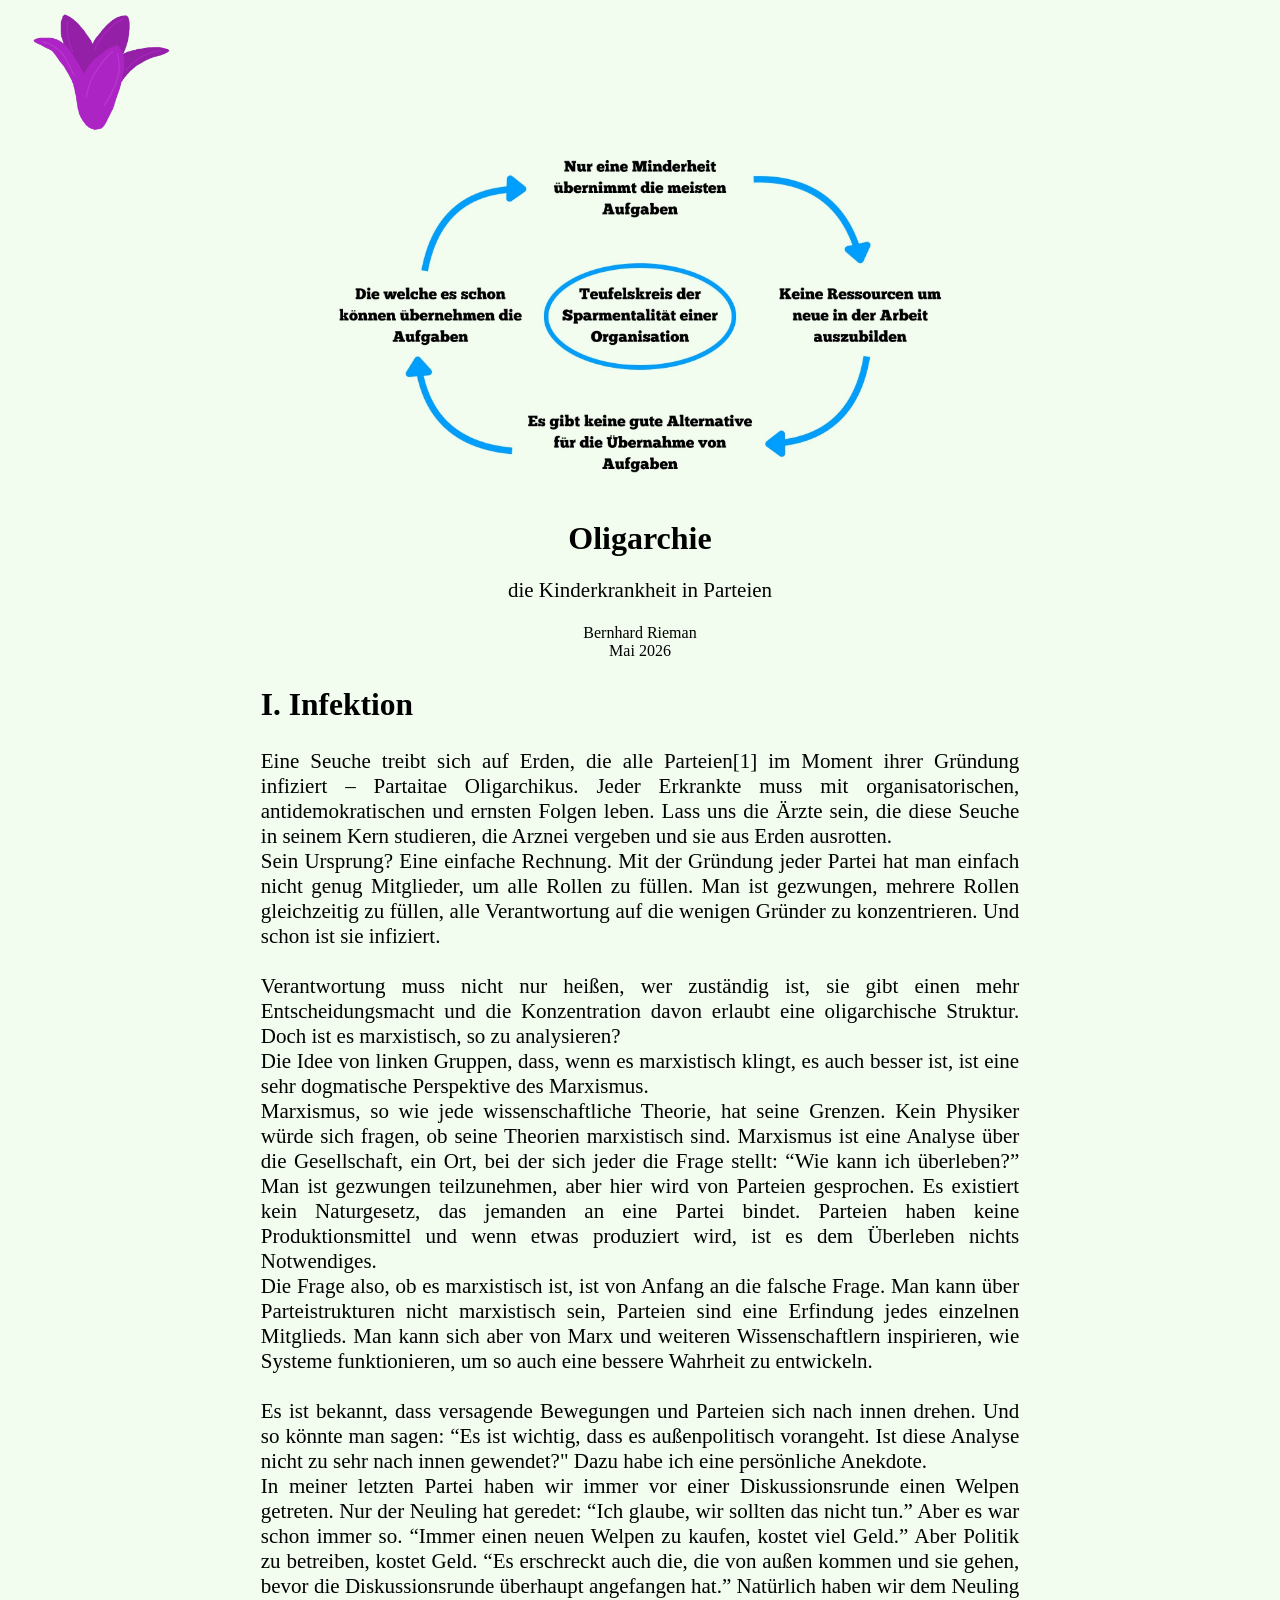
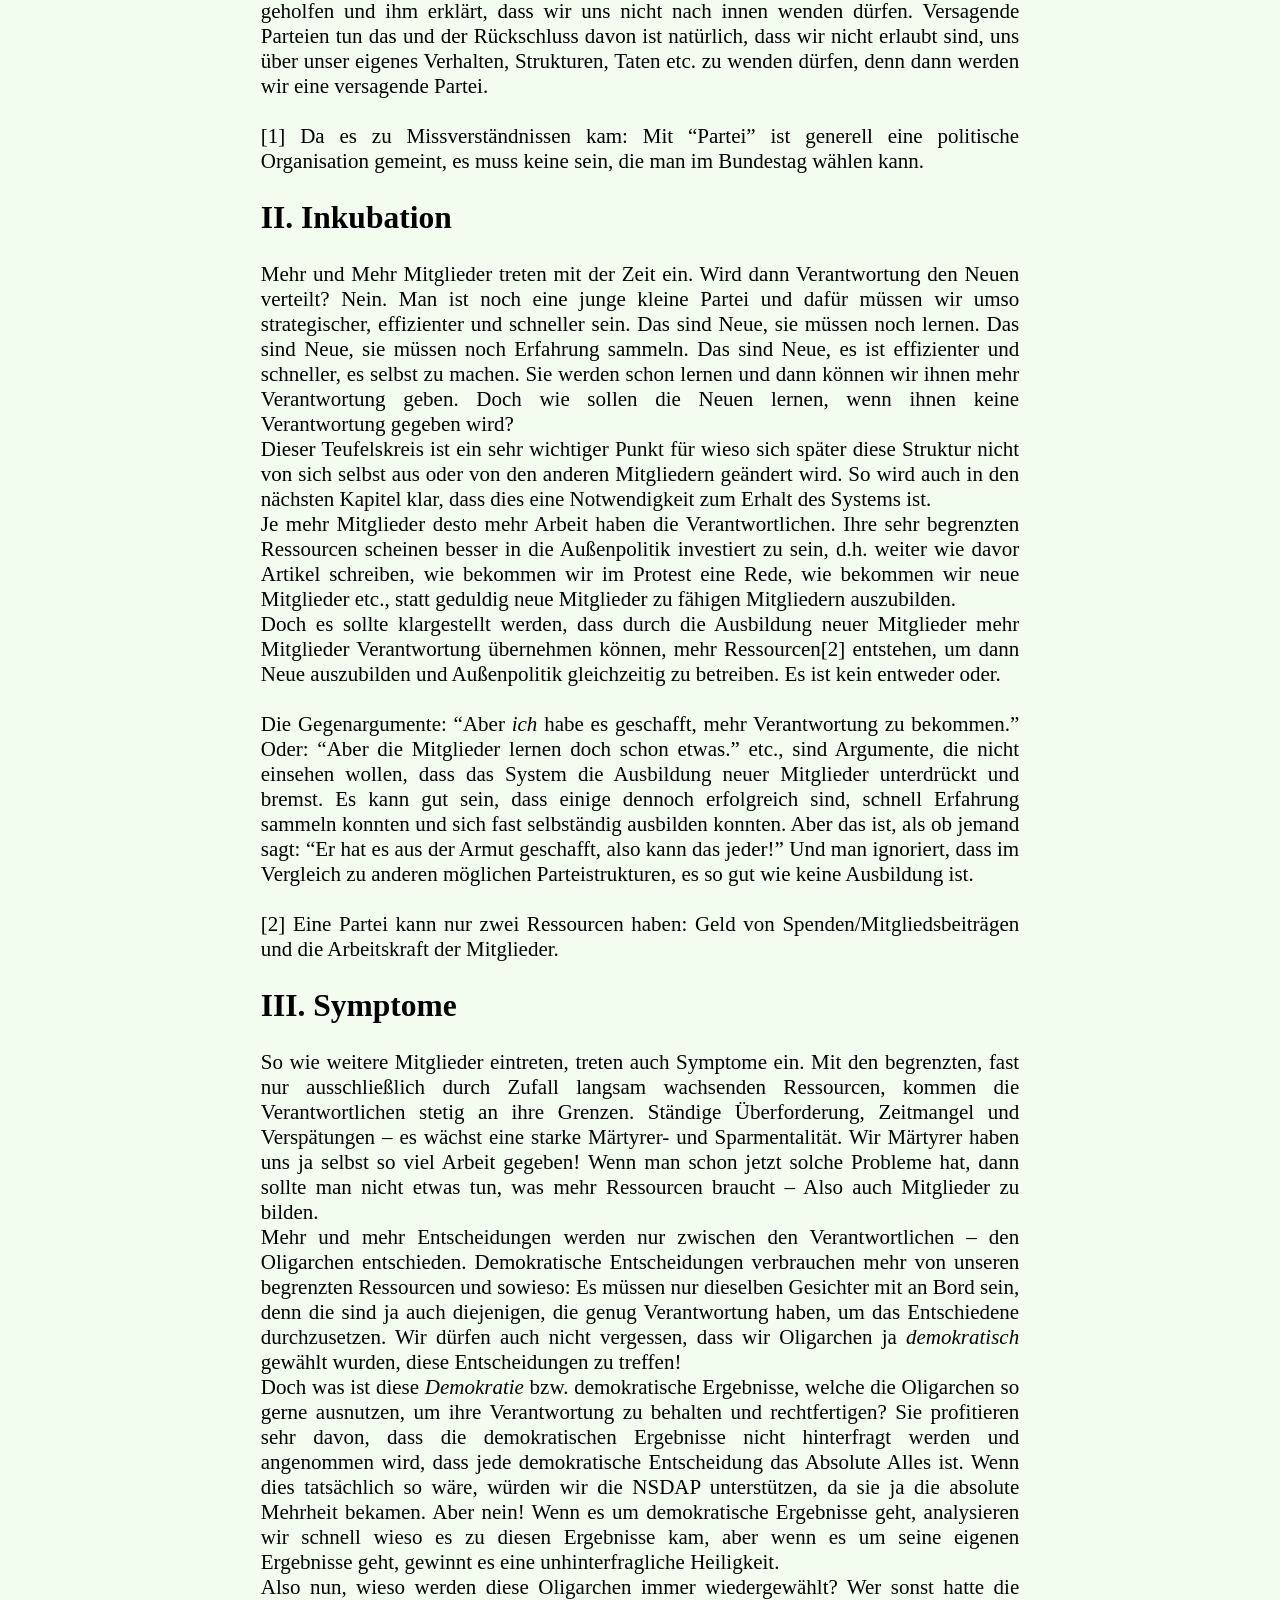
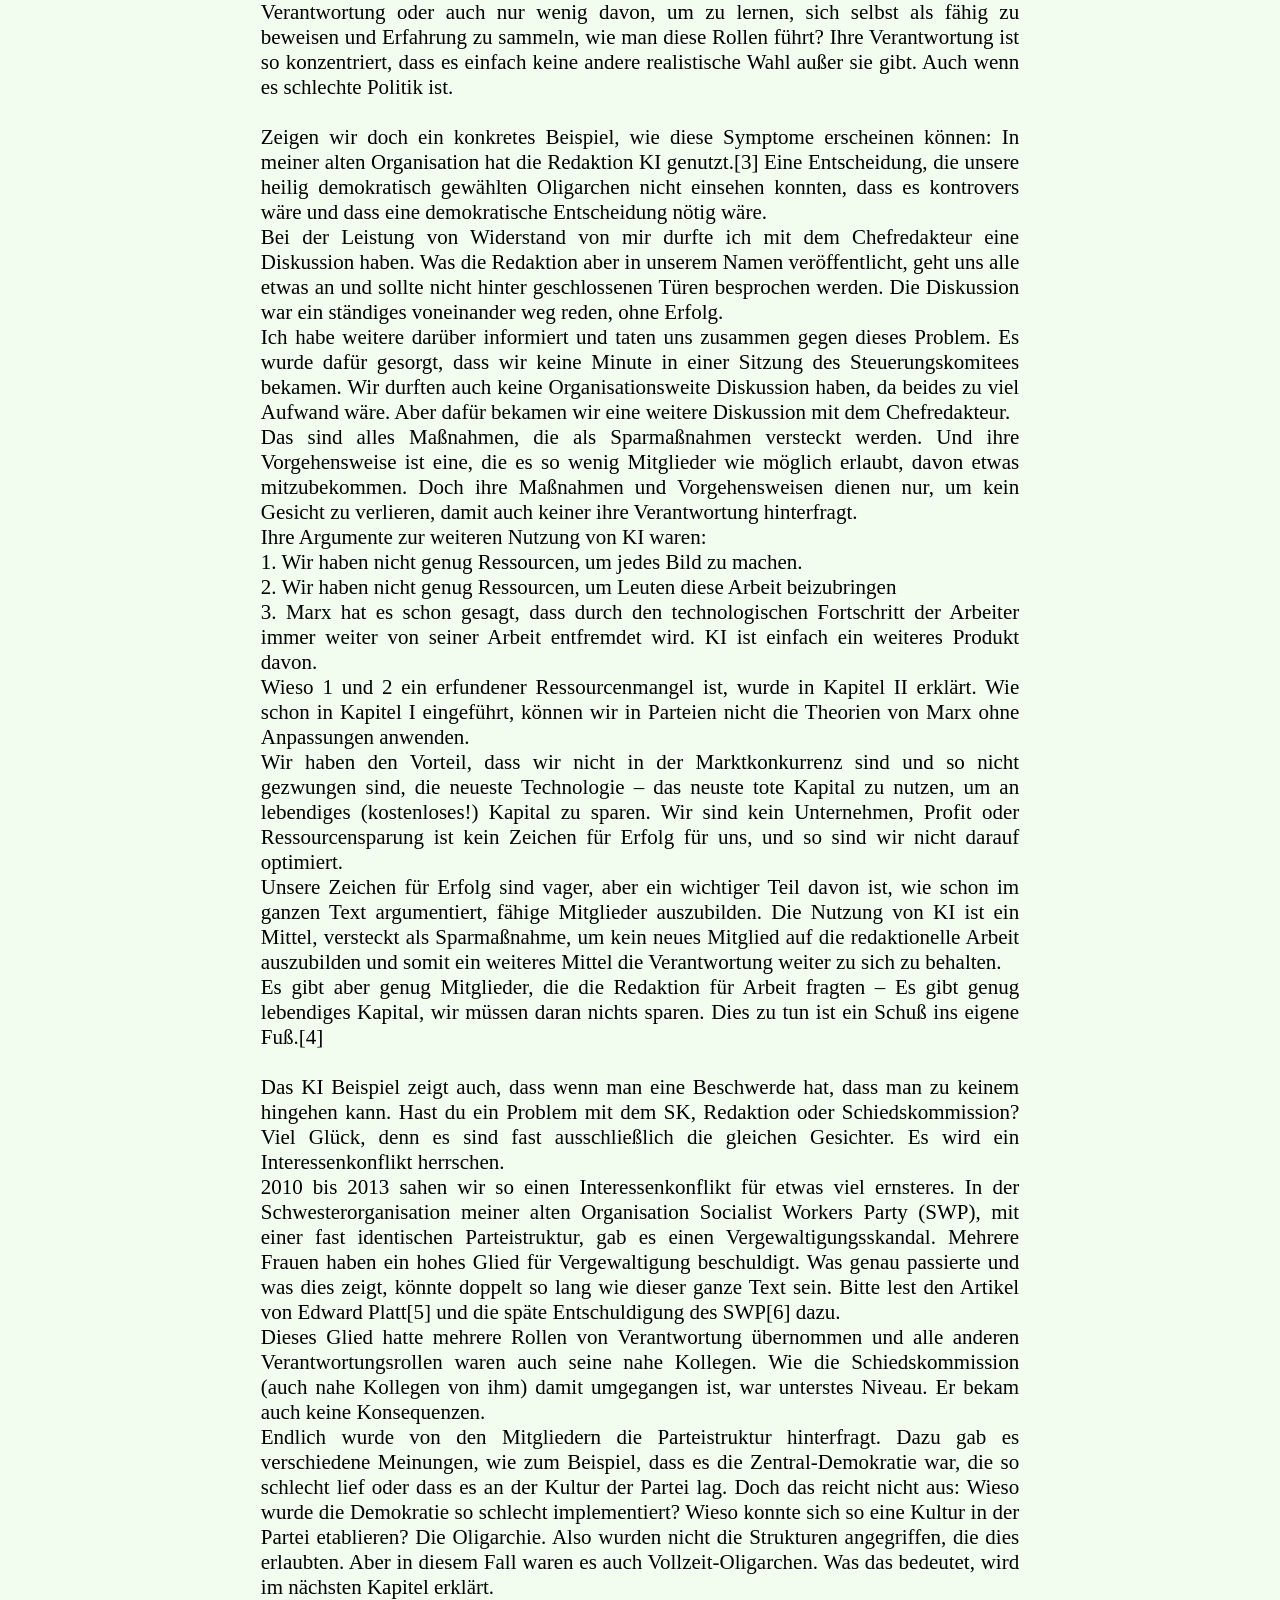
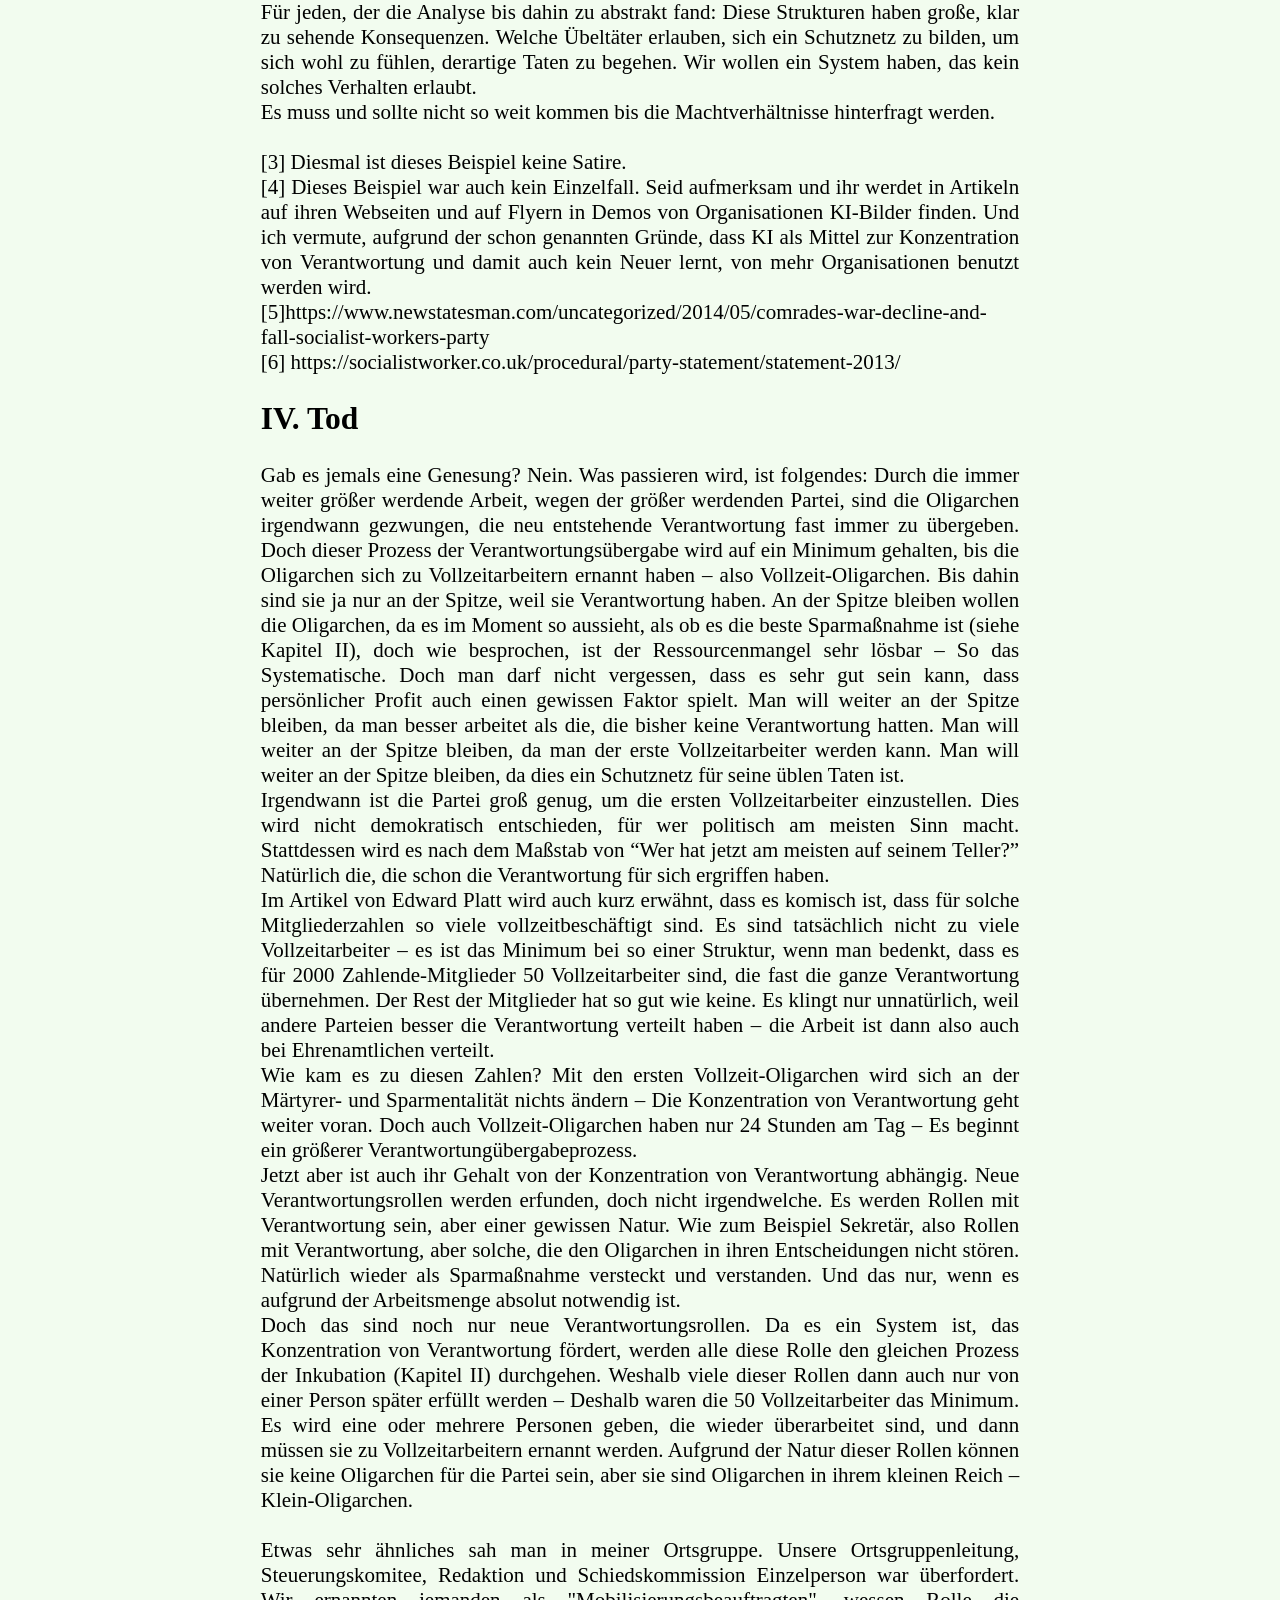
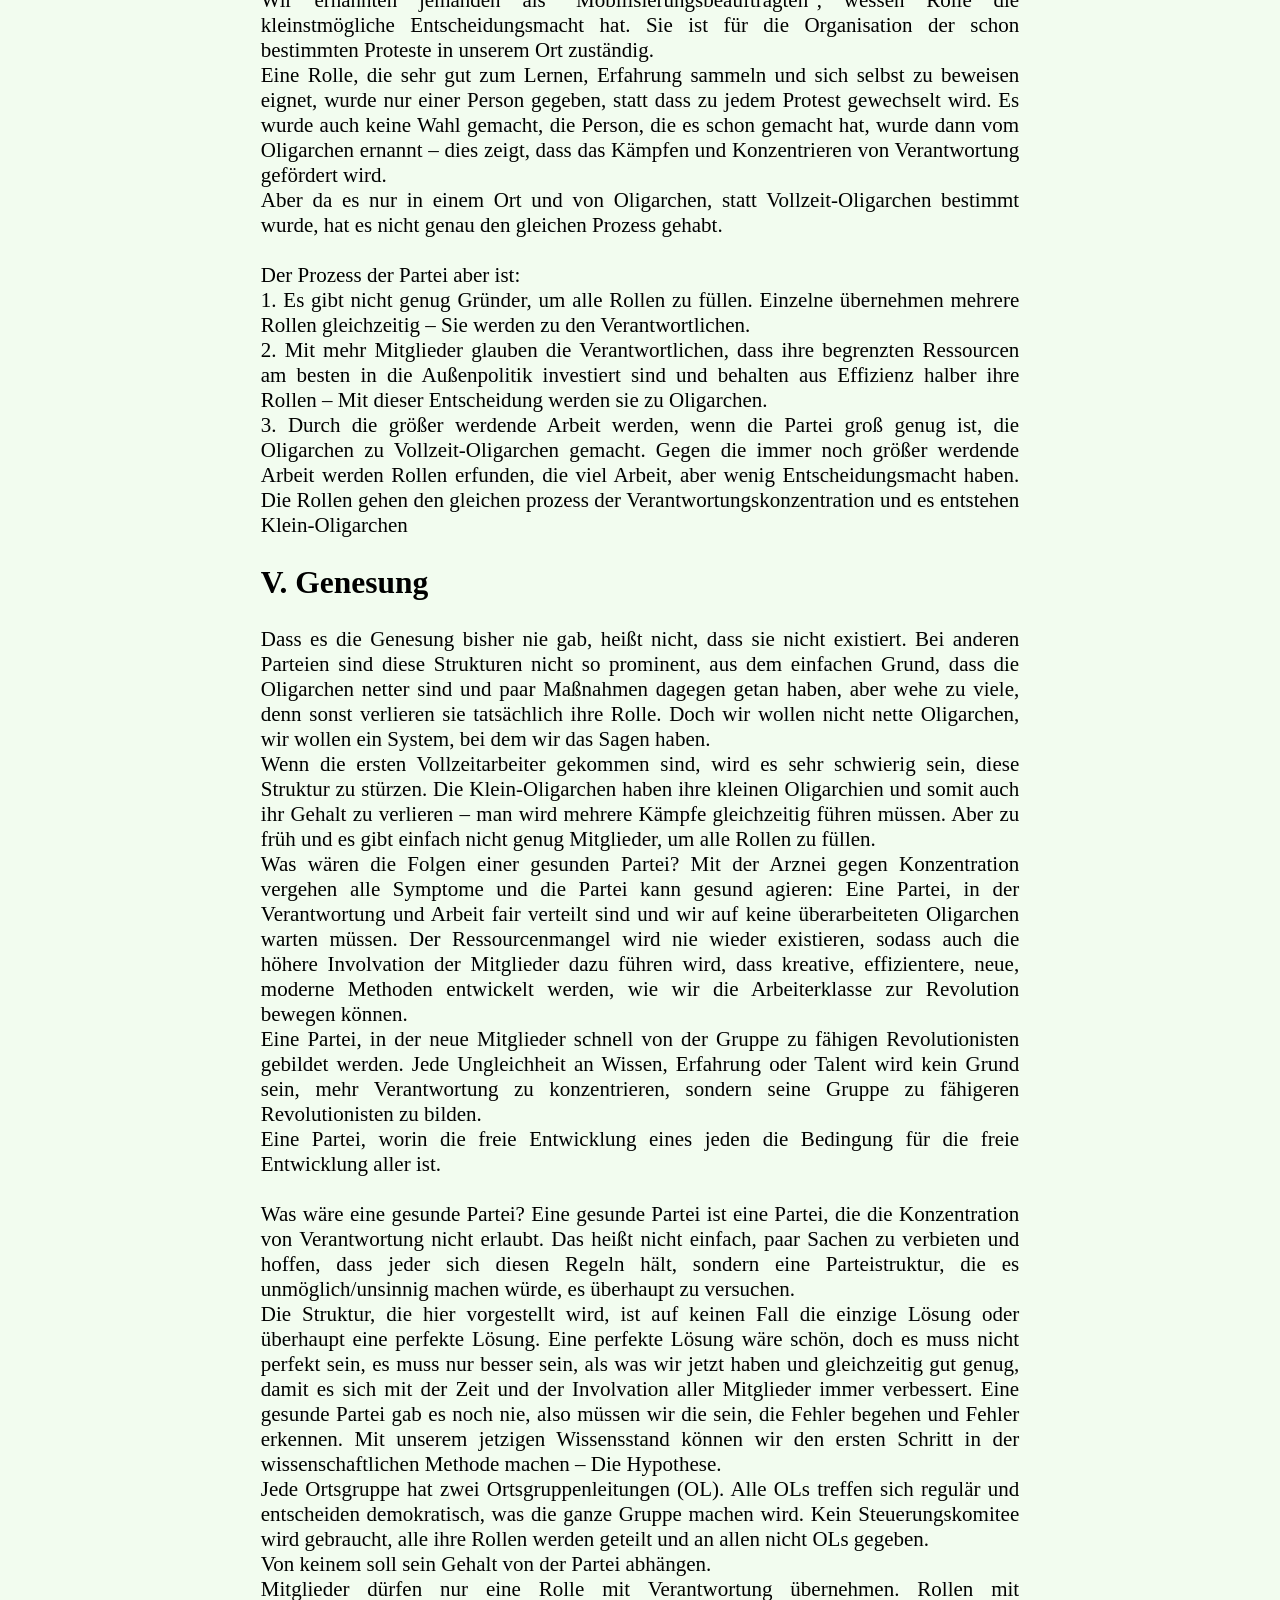
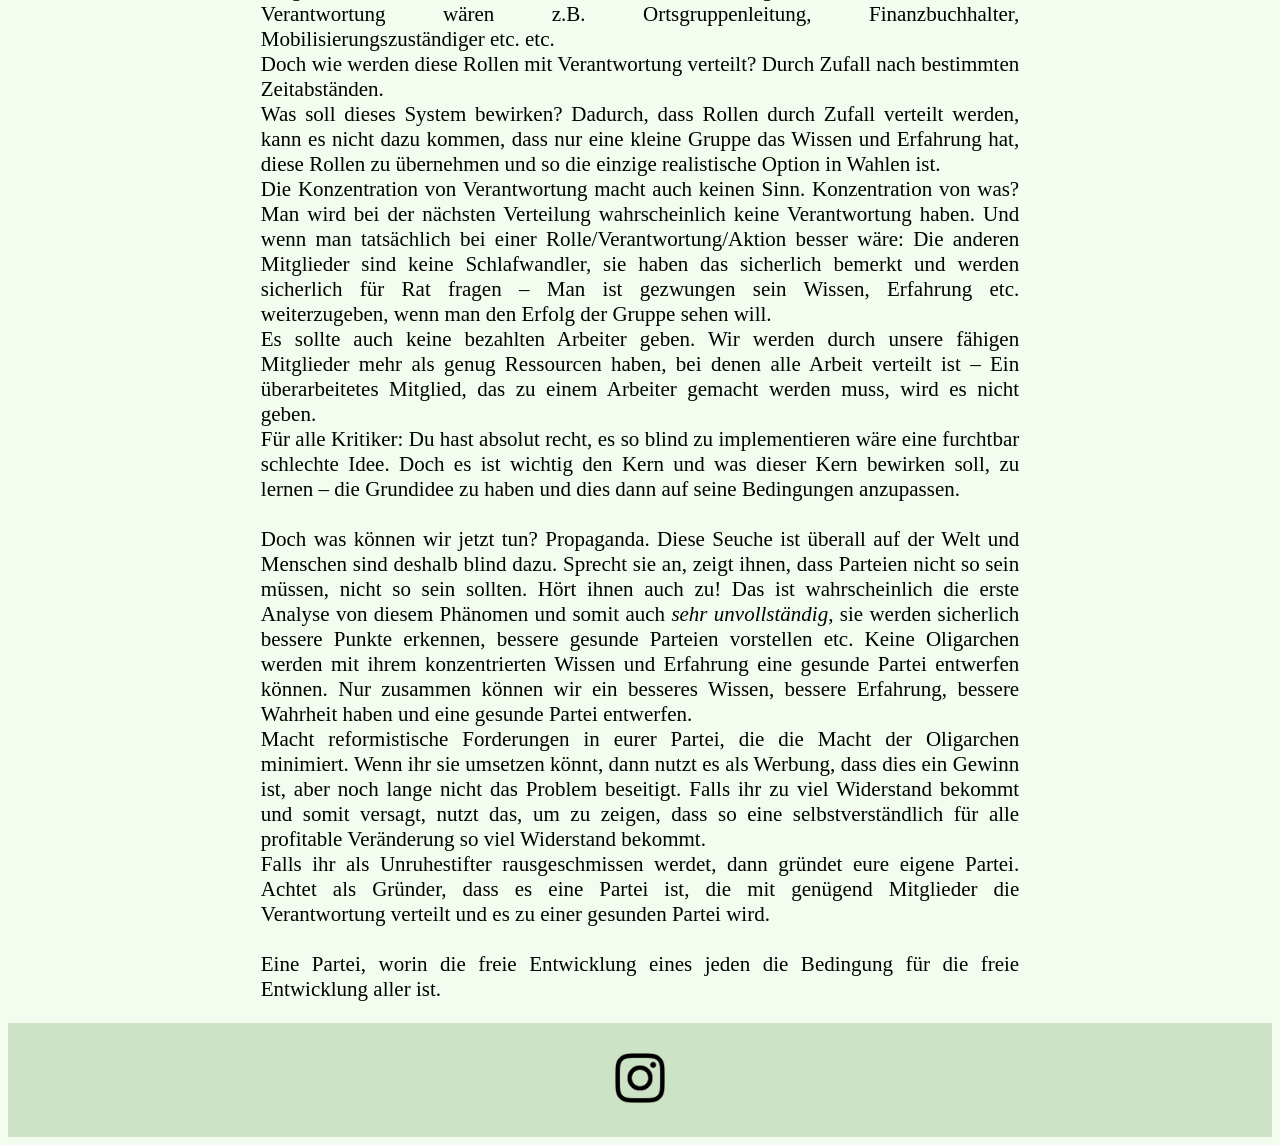
==== oligarchie/index.html @ dd0b9ac3 "moved everything to root folder + added GFS folder" ====
<!doctype html>
<html lang="de">
  <head>
    <meta charset="utf-8">
    <meta name="viewport" content="width=device-width, initial-scale=1">
    <title>Oligarchie</title>
    <link rel="icon" href="../bilder/favicon.ico">
    <link rel="stylesheet" href="../artikel.css">
  </head>
  <body>
    <div id="header"></div>
    <img id="BILD" src="../bilder/oligarchie_anders.jpg">
    <div id="TITEL">
      <h1>Oligarchie</h1>
      <p id="untertitel">die Kinderkrankheit in Parteien</p>
    </div>
    <div id="AUTORUNDDATUM">
      <p>
        Bernhard Rieman<br>
        Mai 2026
      </p>
    </div>
    <div id="TEXT">
      <h2>I. Infektion</h2>
<p>Eine Seuche treibt sich auf Erden, die alle Parteien[1] im Moment ihrer Gründung infiziert – Partaitae Oligarchikus. Jeder Erkrankte muss mit organisatorischen, antidemokratischen und ernsten Folgen leben. Lass uns die Ärzte sein, die diese Seuche in seinem Kern studieren, die Arznei vergeben und sie aus Erden ausrotten.
<br>Sein Ursprung? Eine einfache Rechnung. Mit der Gründung jeder Partei hat man einfach nicht genug Mitglieder, um alle Rollen zu füllen. Man ist gezwungen, mehrere Rollen gleichzeitig zu füllen, alle Verantwortung auf die wenigen Gründer zu konzentrieren. Und schon ist sie infiziert.
<br>
<br>Verantwortung muss nicht nur heißen, wer zuständig ist, sie gibt einen mehr Entscheidungsmacht und die Konzentration davon erlaubt eine oligarchische Struktur. Doch ist es marxistisch, so zu analysieren?
<br>Die Idee von linken Gruppen, dass, wenn es marxistisch klingt, es auch besser ist, ist eine sehr dogmatische Perspektive des Marxismus.
<br>Marxismus, so wie jede wissenschaftliche Theorie, hat seine Grenzen. Kein Physiker würde sich fragen, ob seine Theorien marxistisch sind. Marxismus ist eine Analyse über die Gesellschaft, ein Ort, bei der sich jeder die Frage stellt: “Wie kann ich überleben?” Man ist gezwungen teilzunehmen, aber hier wird von Parteien gesprochen. Es existiert kein Naturgesetz, das jemanden an eine Partei bindet. Parteien haben keine Produktionsmittel und wenn etwas produziert wird, ist es dem Überleben nichts Notwendiges.
<br>Die Frage also, ob es marxistisch ist, ist von Anfang an die falsche Frage. Man kann über Parteistrukturen nicht marxistisch sein, Parteien sind eine Erfindung jedes einzelnen Mitglieds. Man kann sich aber von Marx und weiteren Wissenschaftlern inspirieren, wie Systeme funktionieren, um so auch eine bessere Wahrheit zu entwickeln.
<br>
<br>Es ist bekannt, dass versagende Bewegungen und Parteien sich nach innen drehen. Und so könnte man sagen: “Es ist wichtig, dass es außenpolitisch vorangeht. Ist diese Analyse nicht zu sehr nach innen gewendet?" Dazu habe ich eine persönliche Anekdote.
<br>In meiner letzten Partei haben wir immer vor einer Diskussionsrunde einen Welpen getreten. Nur der Neuling hat geredet: “Ich glaube, wir sollten das nicht tun.” Aber es war schon immer so. “Immer einen neuen Welpen zu kaufen, kostet viel Geld.” Aber Politik zu betreiben, kostet Geld. “Es erschreckt auch die, die von außen kommen und sie gehen, bevor die Diskussionsrunde überhaupt angefangen hat.” Natürlich haben wir dem Neuling geholfen und ihm erklärt, dass wir uns nicht nach innen wenden dürfen. Versagende Parteien tun das und der Rückschluss davon ist natürlich, dass wir nicht erlaubt sind, uns über unser eigenes Verhalten, Strukturen, Taten etc. zu wenden dürfen, denn dann werden wir eine versagende Partei.
<br>
<br>[1] Da es zu Missverständnissen kam: Mit “Partei” ist generell eine politische Organisation gemeint, es muss keine sein, die man im Bundestag wählen kann.
</p>
<h2>II. Inkubation</h2>
<p>Mehr und Mehr Mitglieder treten mit der Zeit ein. Wird dann Verantwortung den Neuen verteilt? Nein. Man ist noch eine junge kleine Partei und dafür müssen wir umso strategischer, effizienter und schneller sein. Das sind Neue, sie müssen noch lernen. Das sind Neue, sie müssen noch Erfahrung sammeln. Das sind Neue, es ist effizienter und schneller, es selbst zu machen. Sie werden schon lernen und dann können wir ihnen mehr Verantwortung geben. Doch wie sollen die Neuen lernen, wenn ihnen keine Verantwortung gegeben wird?
<br>Dieser Teufelskreis ist ein sehr wichtiger Punkt für wieso sich später diese Struktur nicht von sich selbst aus oder von den anderen Mitgliedern geändert wird. So wird auch in den nächsten Kapitel klar, dass dies eine Notwendigkeit zum Erhalt des Systems ist.
<br>Je mehr Mitglieder desto mehr Arbeit haben die Verantwortlichen. Ihre sehr begrenzten Ressourcen scheinen besser in die Außenpolitik investiert zu sein, d.h. weiter wie davor Artikel schreiben, wie bekommen wir im Protest eine Rede, wie bekommen wir neue Mitglieder etc., statt geduldig neue Mitglieder zu fähigen Mitgliedern auszubilden.
<br>Doch es sollte klargestellt werden, dass durch die Ausbildung neuer Mitglieder mehr Mitglieder Verantwortung übernehmen können, mehr Ressourcen[2] entstehen, um dann Neue auszubilden und Außenpolitik gleichzeitig zu betreiben. Es ist kein entweder oder.
<br>
<br>Die Gegenargumente: “Aber <i>ich</i> habe es geschafft, mehr Verantwortung zu bekommen.” Oder: “Aber die Mitglieder lernen doch schon etwas.” etc., sind Argumente, die nicht einsehen wollen, dass das System die Ausbildung neuer Mitglieder unterdrückt und bremst. Es kann gut sein, dass einige dennoch erfolgreich sind, schnell Erfahrung sammeln konnten und sich fast selbständig ausbilden konnten. Aber das ist, als ob jemand sagt: “Er hat es aus der Armut geschafft, also kann das jeder!” Und man ignoriert, dass im Vergleich zu anderen möglichen Parteistrukturen, es so gut wie keine Ausbildung ist.
<br>
<br>[2] Eine Partei kann nur zwei Ressourcen haben: Geld von Spenden/Mitgliedsbeiträgen und die Arbeitskraft der Mitglieder.
</p>
<h2>III. Symptome</h2>
<p>So wie weitere Mitglieder eintreten, treten auch Symptome ein. Mit den begrenzten, fast nur ausschließlich durch Zufall langsam wachsenden Ressourcen, kommen die Verantwortlichen stetig an ihre Grenzen. Ständige Überforderung, Zeitmangel und Verspätungen – es wächst eine starke Märtyrer- und Sparmentalität. Wir Märtyrer haben uns ja selbst so viel Arbeit gegeben! Wenn man schon jetzt solche Probleme hat, dann sollte man nicht etwas tun, was mehr Ressourcen braucht – Also auch Mitglieder zu bilden.
<br>Mehr und mehr Entscheidungen werden nur zwischen den Verantwortlichen – den Oligarchen entschieden. Demokratische Entscheidungen verbrauchen mehr von unseren begrenzten Ressourcen und sowieso: Es müssen nur dieselben Gesichter mit an Bord sein, denn die sind ja auch diejenigen, die genug Verantwortung haben, um das Entschiedene durchzusetzen. Wir dürfen auch nicht vergessen, dass wir Oligarchen ja <i>demokratisch</i> gewählt wurden, diese Entscheidungen zu treffen!
<br>Doch was ist diese <i>Demokratie</i> bzw. demokratische Ergebnisse, welche die Oligarchen so gerne ausnutzen, um ihre Verantwortung zu behalten und rechtfertigen? Sie profitieren sehr davon, dass die demokratischen Ergebnisse nicht hinterfragt werden und angenommen wird, dass jede demokratische Entscheidung das Absolute Alles ist. Wenn dies tatsächlich so wäre, würden wir die NSDAP unterstützen, da sie ja die absolute Mehrheit bekamen. Aber nein! Wenn es um demokratische Ergebnisse geht, analysieren wir schnell wieso es zu diesen Ergebnisse kam, aber wenn es um seine eigenen Ergebnisse geht, gewinnt es eine unhinterfragliche Heiligkeit.
<br>Also nun, wieso werden diese Oligarchen immer wiedergewählt? Wer sonst hatte die Verantwortung oder auch nur wenig davon, um zu lernen, sich selbst als fähig zu beweisen und Erfahrung zu sammeln, wie man diese Rollen führt? Ihre Verantwortung ist so konzentriert, dass es einfach keine andere realistische Wahl außer sie gibt. Auch wenn es schlechte Politik ist.
<br>
<br>Zeigen wir doch ein konkretes Beispiel, wie diese Symptome erscheinen können: In meiner alten Organisation hat die Redaktion KI genutzt.[3] Eine Entscheidung, die unsere heilig demokratisch gewählten Oligarchen nicht einsehen konnten, dass es kontrovers wäre und dass eine demokratische Entscheidung nötig wäre.
<br>Bei der Leistung von Widerstand von mir durfte ich mit dem Chefredakteur eine Diskussion haben. Was die Redaktion aber in unserem Namen veröffentlicht, geht uns alle etwas an und sollte nicht hinter geschlossenen Türen besprochen werden. Die Diskussion war ein ständiges voneinander weg reden, ohne Erfolg.
<br>Ich habe weitere darüber informiert und taten uns zusammen gegen dieses Problem. Es wurde dafür gesorgt, dass wir keine Minute in einer Sitzung des Steuerungskomitees bekamen. Wir durften auch keine Organisationsweite Diskussion haben, da beides zu viel Aufwand wäre. Aber dafür bekamen wir eine weitere Diskussion mit dem Chefredakteur.
<br>Das sind alles Maßnahmen, die als Sparmaßnahmen versteckt werden. Und ihre Vorgehensweise ist eine, die es so wenig Mitglieder wie möglich erlaubt, davon etwas mitzubekommen. Doch ihre Maßnahmen und Vorgehensweisen dienen nur, um kein Gesicht zu verlieren, damit auch keiner ihre Verantwortung hinterfragt.
<br>Ihre Argumente zur weiteren Nutzung von KI waren:
<br>1. Wir haben nicht genug Ressourcen, um jedes Bild zu machen.
<br>2. Wir haben nicht genug Ressourcen, um Leuten diese Arbeit beizubringen
<br>3. Marx hat es schon gesagt, dass durch den technologischen Fortschritt der Arbeiter immer weiter von seiner Arbeit entfremdet wird. KI ist einfach ein weiteres Produkt davon.
<br>Wieso 1 und 2 ein erfundener Ressourcenmangel ist, wurde in Kapitel II erklärt. Wie schon in Kapitel I eingeführt, können wir in Parteien nicht die Theorien von Marx ohne Anpassungen anwenden.
<br>Wir haben den Vorteil, dass wir nicht in der Marktkonkurrenz sind und so nicht gezwungen sind, die neueste Technologie – das neuste tote Kapital zu nutzen, um an lebendiges (kostenloses!) Kapital zu sparen. Wir sind kein Unternehmen, Profit oder Ressourcensparung ist kein Zeichen für Erfolg für uns, und so sind wir nicht darauf optimiert.
<br>Unsere Zeichen für Erfolg sind vager, aber ein wichtiger Teil davon ist, wie schon im ganzen Text argumentiert, fähige Mitglieder auszubilden. Die Nutzung von KI ist ein Mittel, versteckt als Sparmaßnahme, um kein neues Mitglied auf die redaktionelle Arbeit auszubilden und somit ein weiteres Mittel die Verantwortung weiter zu sich zu behalten.
<br>Es gibt aber genug Mitglieder, die die Redaktion für Arbeit fragten – Es gibt genug lebendiges Kapital, wir müssen daran nichts sparen. Dies zu tun ist ein Schuß ins eigene Fuß.[4]
<br>
<br>Das KI Beispiel zeigt auch, dass wenn man eine Beschwerde hat, dass man zu keinem hingehen kann. Hast du ein Problem mit dem SK, Redaktion oder Schiedskommission? Viel Glück, denn es sind fast ausschließlich die gleichen Gesichter. Es wird ein Interessenkonflikt herrschen.
<br>2010 bis 2013 sahen wir so einen Interessenkonflikt für etwas viel ernsteres. In der Schwesterorganisation meiner alten Organisation Socialist Workers Party (SWP), mit einer fast identischen Parteistruktur, gab es einen Vergewaltigungsskandal. Mehrere Frauen haben ein hohes Glied für Vergewaltigung beschuldigt. Was genau passierte und was dies zeigt, könnte doppelt so lang wie dieser ganze Text sein. Bitte lest den Artikel von Edward Platt[5] und die späte Entschuldigung des SWP[6] dazu.
<br>Dieses Glied hatte mehrere Rollen von Verantwortung übernommen und alle anderen Verantwortungsrollen waren auch seine nahe Kollegen. Wie die Schiedskommission (auch nahe Kollegen von ihm) damit umgegangen ist, war unterstes Niveau. Er bekam auch keine Konsequenzen.
<br>Endlich wurde von den Mitgliedern die Parteistruktur hinterfragt. Dazu gab es verschiedene Meinungen, wie zum Beispiel, dass es die Zentral-Demokratie war, die so schlecht lief oder dass es an der Kultur der Partei lag. Doch das reicht nicht aus: Wieso wurde die Demokratie so schlecht implementiert? Wieso konnte sich so eine Kultur in der Partei etablieren? Die Oligarchie. Also wurden nicht die Strukturen angegriffen, die dies erlaubten. Aber in diesem Fall waren es auch Vollzeit-Oligarchen. Was das bedeutet, wird im nächsten Kapitel erklärt.
<br>Für jeden, der die Analyse bis dahin zu abstrakt fand: Diese Strukturen haben große, klar zu sehende Konsequenzen. Welche Übeltäter erlauben, sich ein Schutznetz zu bilden, um sich wohl zu fühlen, derartige Taten zu begehen. Wir wollen ein System haben, das kein solches Verhalten erlaubt.
<br>Es muss und sollte nicht so weit kommen bis die Machtverhältnisse hinterfragt werden.
<br>
<br>[3] Diesmal ist dieses Beispiel keine Satire.
<br>[4] Dieses Beispiel war auch kein Einzelfall. Seid aufmerksam und ihr werdet in Artikeln auf ihren Webseiten und auf Flyern in Demos von Organisationen KI-Bilder finden. Und ich vermute, aufgrund der schon genannten Gründe, dass KI als Mittel zur Konzentration von Verantwortung und damit auch kein Neuer lernt, von mehr Organisationen benutzt werden wird.
<br>[5]https://www.newstatesman.com/uncategorized/2014/05/comrades-war-decline-and-fall-socialist-workers-party
<br>[6] https://socialistworker.co.uk/procedural/party-statement/statement-2013/
</p>
<h2>IV. Tod</h2>
<p>Gab es jemals eine Genesung? Nein. Was passieren wird, ist folgendes: Durch die immer weiter größer werdende Arbeit, wegen der größer werdenden Partei, sind die Oligarchen irgendwann gezwungen, die neu entstehende Verantwortung fast immer zu übergeben. Doch dieser Prozess der Verantwortungsübergabe wird auf ein Minimum gehalten, bis die Oligarchen sich zu Vollzeitarbeitern ernannt haben – also Vollzeit-Oligarchen. Bis dahin sind sie ja nur an der Spitze, weil sie Verantwortung haben. An der Spitze bleiben wollen die Oligarchen, da es im Moment so aussieht, als ob es die beste Sparmaßnahme ist (siehe Kapitel II), doch wie besprochen, ist der Ressourcenmangel sehr lösbar – So das Systematische. Doch man darf nicht vergessen, dass es sehr gut sein kann, dass persönlicher Profit auch einen gewissen Faktor spielt. Man will weiter an der Spitze bleiben, da man besser arbeitet als die, die bisher keine Verantwortung hatten. Man will weiter an der Spitze bleiben, da man der erste Vollzeitarbeiter werden kann. Man will weiter an der Spitze bleiben, da dies ein Schutznetz für seine üblen Taten ist.
<br>Irgendwann ist die Partei groß genug, um die ersten Vollzeitarbeiter einzustellen. Dies wird nicht demokratisch entschieden, für wer politisch am meisten Sinn macht. Stattdessen wird es nach dem Maßstab von “Wer hat jetzt am meisten auf seinem Teller?” Natürlich die, die schon die Verantwortung für sich ergriffen haben.
<br>Im Artikel von Edward Platt wird auch kurz erwähnt, dass es komisch ist, dass für solche Mitgliederzahlen so viele vollzeitbeschäftigt sind. Es sind tatsächlich nicht zu viele Vollzeitarbeiter – es ist das Minimum bei so einer Struktur, wenn man bedenkt, dass es für 2000 Zahlende-Mitglieder 50 Vollzeitarbeiter sind, die fast die ganze Verantwortung übernehmen. Der Rest der Mitglieder hat so gut wie keine. Es klingt nur unnatürlich, weil andere Parteien besser die Verantwortung verteilt haben – die Arbeit ist dann also auch bei Ehrenamtlichen verteilt.
<br>Wie kam es zu diesen Zahlen? Mit den ersten Vollzeit-Oligarchen wird sich an der Märtyrer- und Sparmentalität nichts ändern – Die Konzentration von Verantwortung geht weiter voran. Doch auch Vollzeit-Oligarchen haben nur 24 Stunden am Tag – Es beginnt ein größerer Verantwortungübergabeprozess.
<br>Jetzt aber ist auch ihr Gehalt von der Konzentration von Verantwortung abhängig. Neue Verantwortungsrollen werden erfunden, doch nicht irgendwelche. Es werden Rollen mit Verantwortung sein, aber einer gewissen Natur. Wie zum Beispiel Sekretär, also Rollen mit Verantwortung, aber solche, die den Oligarchen in ihren Entscheidungen nicht stören. Natürlich wieder als Sparmaßnahme versteckt und verstanden. Und das nur, wenn es aufgrund der Arbeitsmenge absolut notwendig ist.
<br>Doch das sind noch nur neue Verantwortungsrollen. Da es ein System ist, das Konzentration von Verantwortung fördert, werden alle diese Rolle den gleichen Prozess der Inkubation (Kapitel II) durchgehen. Weshalb viele dieser Rollen dann auch nur von einer Person später erfüllt werden – Deshalb waren die 50 Vollzeitarbeiter das Minimum. Es wird eine oder mehrere Personen geben, die wieder überarbeitet sind, und dann müssen sie zu Vollzeitarbeitern ernannt werden. Aufgrund der Natur dieser Rollen können sie keine Oligarchen für die Partei sein, aber sie sind Oligarchen in ihrem kleinen Reich – Klein-Oligarchen.
<br>
<br>Etwas sehr ähnliches sah man in meiner Ortsgruppe. Unsere Ortsgruppenleitung, Steuerungskomitee, Redaktion und Schiedskommission Einzelperson war überfordert. Wir ernannten jemanden als "Mobilisierungsbeauftragten", wessen Rolle die kleinstmögliche Entscheidungsmacht hat. Sie ist für die Organisation der schon bestimmten Proteste in unserem Ort zuständig.
<br>Eine Rolle, die sehr gut zum Lernen, Erfahrung sammeln und sich selbst zu beweisen eignet, wurde nur einer Person gegeben, statt dass zu jedem Protest gewechselt wird. Es wurde auch keine Wahl gemacht, die Person, die es schon gemacht hat, wurde dann vom Oligarchen ernannt – dies zeigt, dass das Kämpfen und Konzentrieren von Verantwortung gefördert wird.
<br>Aber da es nur in einem Ort und von Oligarchen, statt Vollzeit-Oligarchen bestimmt wurde, hat es nicht genau den gleichen Prozess gehabt.
<br>
<br>Der Prozess der Partei aber ist:
<br>1. Es gibt nicht genug Gründer, um alle Rollen zu füllen. Einzelne übernehmen mehrere Rollen gleichzeitig – Sie werden zu den Verantwortlichen.
<br>2. Mit mehr Mitglieder glauben die Verantwortlichen, dass ihre begrenzten Ressourcen am besten in die Außenpolitik investiert sind und behalten aus Effizienz halber ihre Rollen – Mit dieser Entscheidung werden sie zu Oligarchen.
<br>3. Durch die größer werdende Arbeit werden, wenn die Partei groß genug ist, die Oligarchen zu Vollzeit-Oligarchen gemacht. Gegen die immer noch größer werdende Arbeit werden Rollen erfunden, die viel Arbeit, aber wenig Entscheidungsmacht haben. Die Rollen gehen den gleichen prozess der Verantwortungskonzentration und es entstehen Klein-Oligarchen
</p>
<h2>V. Genesung</h2>
<p>Dass es die Genesung bisher nie gab, heißt nicht, dass sie nicht existiert. Bei anderen Parteien sind diese Strukturen nicht so prominent, aus dem einfachen Grund, dass die Oligarchen netter sind und paar Maßnahmen dagegen getan haben, aber wehe zu viele, denn sonst verlieren sie tatsächlich ihre Rolle. Doch wir wollen nicht nette Oligarchen, wir wollen ein System, bei dem wir das Sagen haben.
<br>Wenn die ersten Vollzeitarbeiter gekommen sind, wird es sehr schwierig sein, diese Struktur zu stürzen. Die Klein-Oligarchen haben ihre kleinen Oligarchien und somit auch ihr Gehalt zu verlieren – man wird mehrere Kämpfe gleichzeitig führen müssen. Aber zu früh und es gibt einfach nicht genug Mitglieder, um alle Rollen zu füllen.
<br>Was wären die Folgen einer gesunden Partei? Mit der Arznei gegen Konzentration vergehen alle Symptome und die Partei kann gesund agieren: Eine Partei, in der Verantwortung und Arbeit fair verteilt sind und wir auf keine überarbeiteten Oligarchen warten müssen. Der Ressourcenmangel wird nie wieder existieren, sodass auch die höhere Involvation der Mitglieder dazu führen wird, dass kreative, effizientere, neue, moderne Methoden entwickelt werden, wie wir die Arbeiterklasse zur Revolution bewegen können.
<br>Eine Partei, in der neue Mitglieder schnell von der Gruppe zu fähigen Revolutionisten gebildet werden. Jede Ungleichheit an Wissen, Erfahrung oder Talent wird kein Grund sein, mehr Verantwortung zu konzentrieren, sondern seine Gruppe zu fähigeren Revolutionisten zu bilden.
<br>Eine Partei, worin die freie Entwicklung eines jeden die Bedingung für die freie Entwicklung aller ist.
<br>
<br>Was wäre eine gesunde Partei? Eine gesunde Partei ist eine Partei, die die Konzentration von Verantwortung nicht erlaubt. Das heißt nicht einfach, paar Sachen zu verbieten und hoffen, dass jeder sich diesen Regeln hält, sondern eine Parteistruktur, die es unmöglich/unsinnig machen würde, es überhaupt zu versuchen.
<br>Die Struktur, die hier vorgestellt wird, ist auf keinen Fall die einzige Lösung oder überhaupt eine perfekte Lösung. Eine perfekte Lösung wäre schön, doch es muss nicht perfekt sein, es muss nur besser sein, als was wir jetzt haben und gleichzeitig gut genug, damit es sich mit der Zeit und der Involvation aller Mitglieder immer verbessert. Eine gesunde Partei gab es noch nie, also müssen wir die sein, die Fehler begehen und Fehler erkennen. Mit unserem jetzigen Wissensstand können wir den ersten Schritt in der wissenschaftlichen Methode machen – Die Hypothese.
<br>Jede Ortsgruppe hat zwei Ortsgruppenleitungen (OL). Alle OLs treffen sich regulär und entscheiden demokratisch, was die ganze Gruppe machen wird. Kein Steuerungskomitee wird gebraucht, alle ihre Rollen werden geteilt und an allen nicht OLs gegeben.
<br>Von keinem soll sein Gehalt von der Partei abhängen.
<br>Mitglieder dürfen nur eine Rolle mit Verantwortung übernehmen. Rollen mit Verantwortung wären z.B. Ortsgruppenleitung, Finanzbuchhalter, Mobilisierungszuständiger etc. etc.
<br>Doch wie werden diese Rollen mit Verantwortung verteilt? Durch Zufall nach bestimmten Zeitabständen.
<br>Was soll dieses System bewirken? Dadurch, dass Rollen durch Zufall verteilt werden, kann es nicht dazu kommen, dass nur eine kleine Gruppe das Wissen und Erfahrung hat, diese Rollen zu übernehmen und so die einzige realistische Option in Wahlen ist.
<br>Die Konzentration von Verantwortung macht auch keinen Sinn. Konzentration von was? Man wird bei der nächsten Verteilung wahrscheinlich keine Verantwortung haben. Und wenn man tatsächlich bei einer Rolle/Verantwortung/Aktion besser wäre: Die anderen Mitglieder sind keine Schlafwandler, sie haben das sicherlich bemerkt und werden sicherlich für Rat fragen – Man ist gezwungen sein Wissen, Erfahrung etc. weiterzugeben, wenn man den Erfolg der Gruppe sehen will.
<br>Es sollte auch keine bezahlten Arbeiter geben. Wir werden durch unsere fähigen Mitglieder mehr als genug Ressourcen haben, bei denen alle Arbeit verteilt ist – Ein überarbeitetes Mitglied, das zu einem Arbeiter gemacht werden muss, wird es nicht geben.
<br>Für alle Kritiker: Du hast absolut recht, es so blind zu implementieren wäre eine furchtbar schlechte Idee. Doch es ist wichtig den Kern und was dieser Kern bewirken soll, zu lernen – die Grundidee zu haben und dies dann auf seine Bedingungen anzupassen.
<br>
<br>Doch was können wir jetzt tun? Propaganda. Diese Seuche ist überall auf der Welt und Menschen sind deshalb blind dazu. Sprecht sie an, zeigt ihnen, dass Parteien nicht so sein müssen, nicht so sein sollten. Hört ihnen auch zu! Das ist wahrscheinlich die erste Analyse von diesem Phänomen und somit auch <i>sehr unvollständig</i>, sie werden sicherlich bessere Punkte erkennen, bessere gesunde Parteien vorstellen etc. Keine Oligarchen werden mit ihrem konzentrierten Wissen und Erfahrung eine gesunde Partei entwerfen können. Nur zusammen können wir ein besseres Wissen, bessere Erfahrung, bessere Wahrheit haben und eine gesunde Partei entwerfen.
<br>Macht reformistische Forderungen in eurer Partei, die die Macht der Oligarchen minimiert. Wenn ihr sie umsetzen könnt, dann nutzt es als Werbung, dass dies ein Gewinn ist, aber noch lange nicht das Problem beseitigt. Falls ihr zu viel Widerstand bekommt und somit versagt, nutzt das, um zu zeigen, dass so eine selbstverständlich für alle profitable Veränderung so viel Widerstand bekommt.
<br>Falls ihr als Unruhestifter rausgeschmissen werdet, dann gründet eure eigene Partei. Achtet als Gründer, dass es eine Partei ist, die mit genügend Mitglieder die Verantwortung verteilt und es zu einer gesunden Partei wird.
<br>
<br>Eine Partei, worin die freie Entwicklung eines jeden die Bedingung für die freie Entwicklung aller ist.
</p>
    </div>
    <div id="footer"></div>
  </body>
  <script src="../head.js"></script>
  <script src="../foot.js"></script>
  <link rel="stylesheet" href="../headAndFoot.css">
</html>
---- artikel.css ----
/*Color pallet:
#f2fcef
#3ca536 #a63776
#cce3c6
#009eff
*/
/*Image ratio: 16:9*/

body
{
  background-color: #f2fcef;
  text-align: center;
}

#BILD
{
  width: 50%;
}

#TITEL
{
}

#untertitel
{
  font-size: 21px;
}

#AUTORUNDDATUM
{
}

#TEXT
{
  padding-left: 20%;
  padding-right: 20%;
  text-align: justify;
  font-size: 21px;
}

@media (max-width: 900px)
{
  #TEXT
  {
    padding-left: 0%;
    padding-right: 0%;
	  font-size: 18px;
  }
  #BILD
  {
    width: 100%;
  }
}
---- headAndFoot.css ----
#header
{
  text-align: left;
}

#headLogo
{
  width: 180px;
  min-width: 100px;
}

#footer
{
  padding: 30px;
  background-color: #cce3c6;
}

@media (max-width: 900px)
{
  #headLogo
  {
    width: 20%;
  }
}
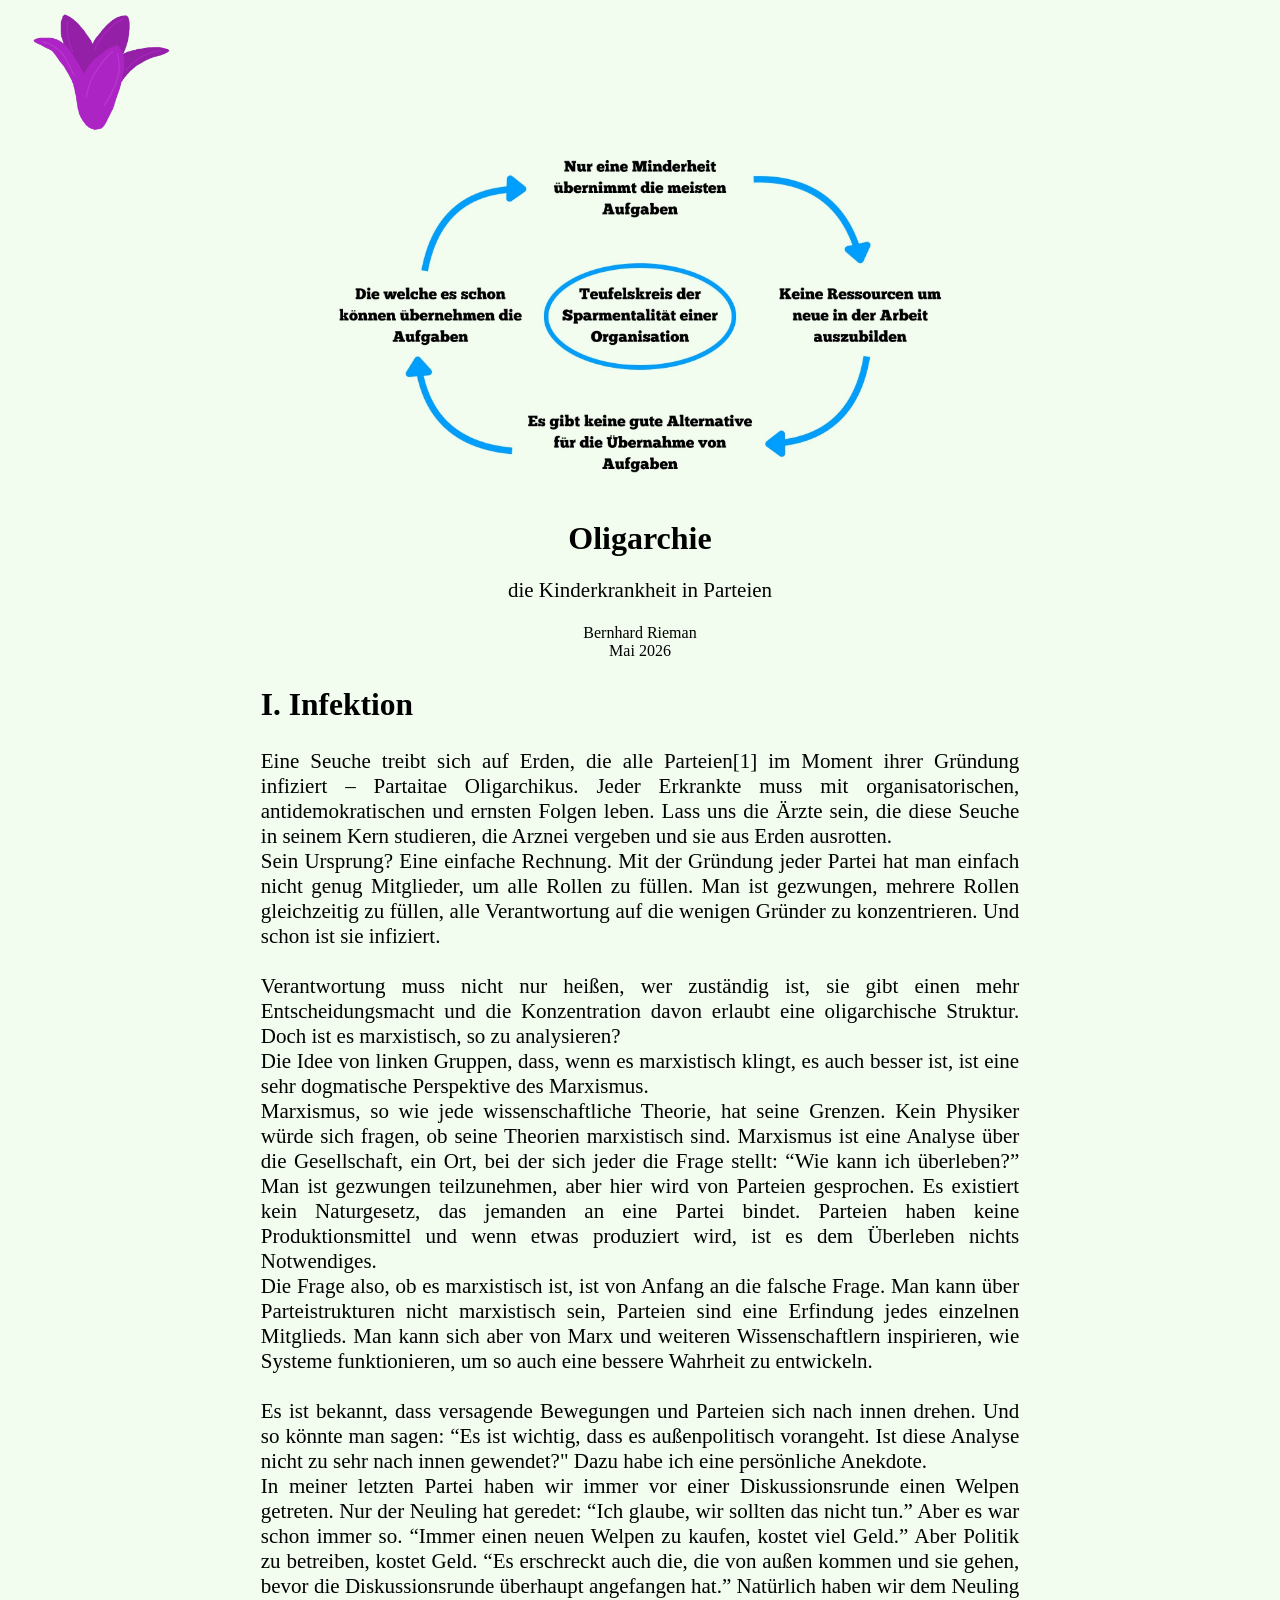
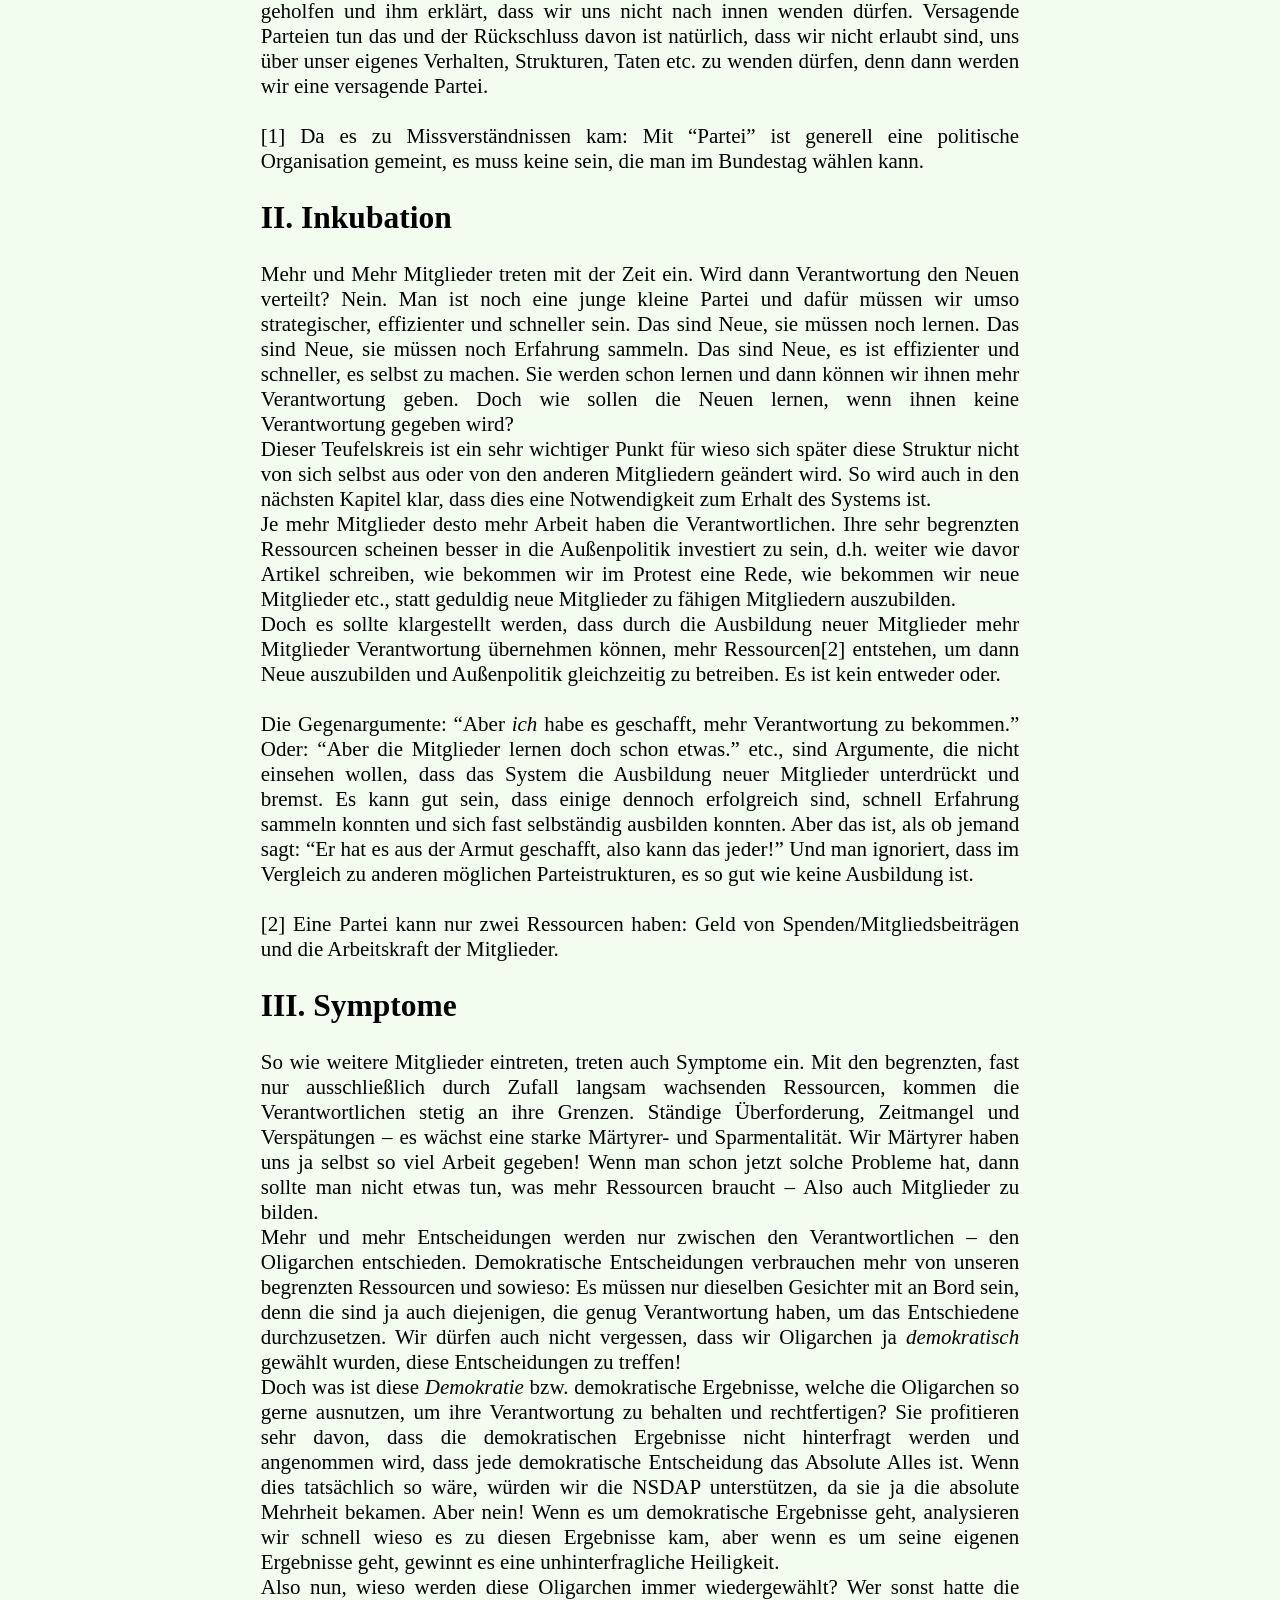
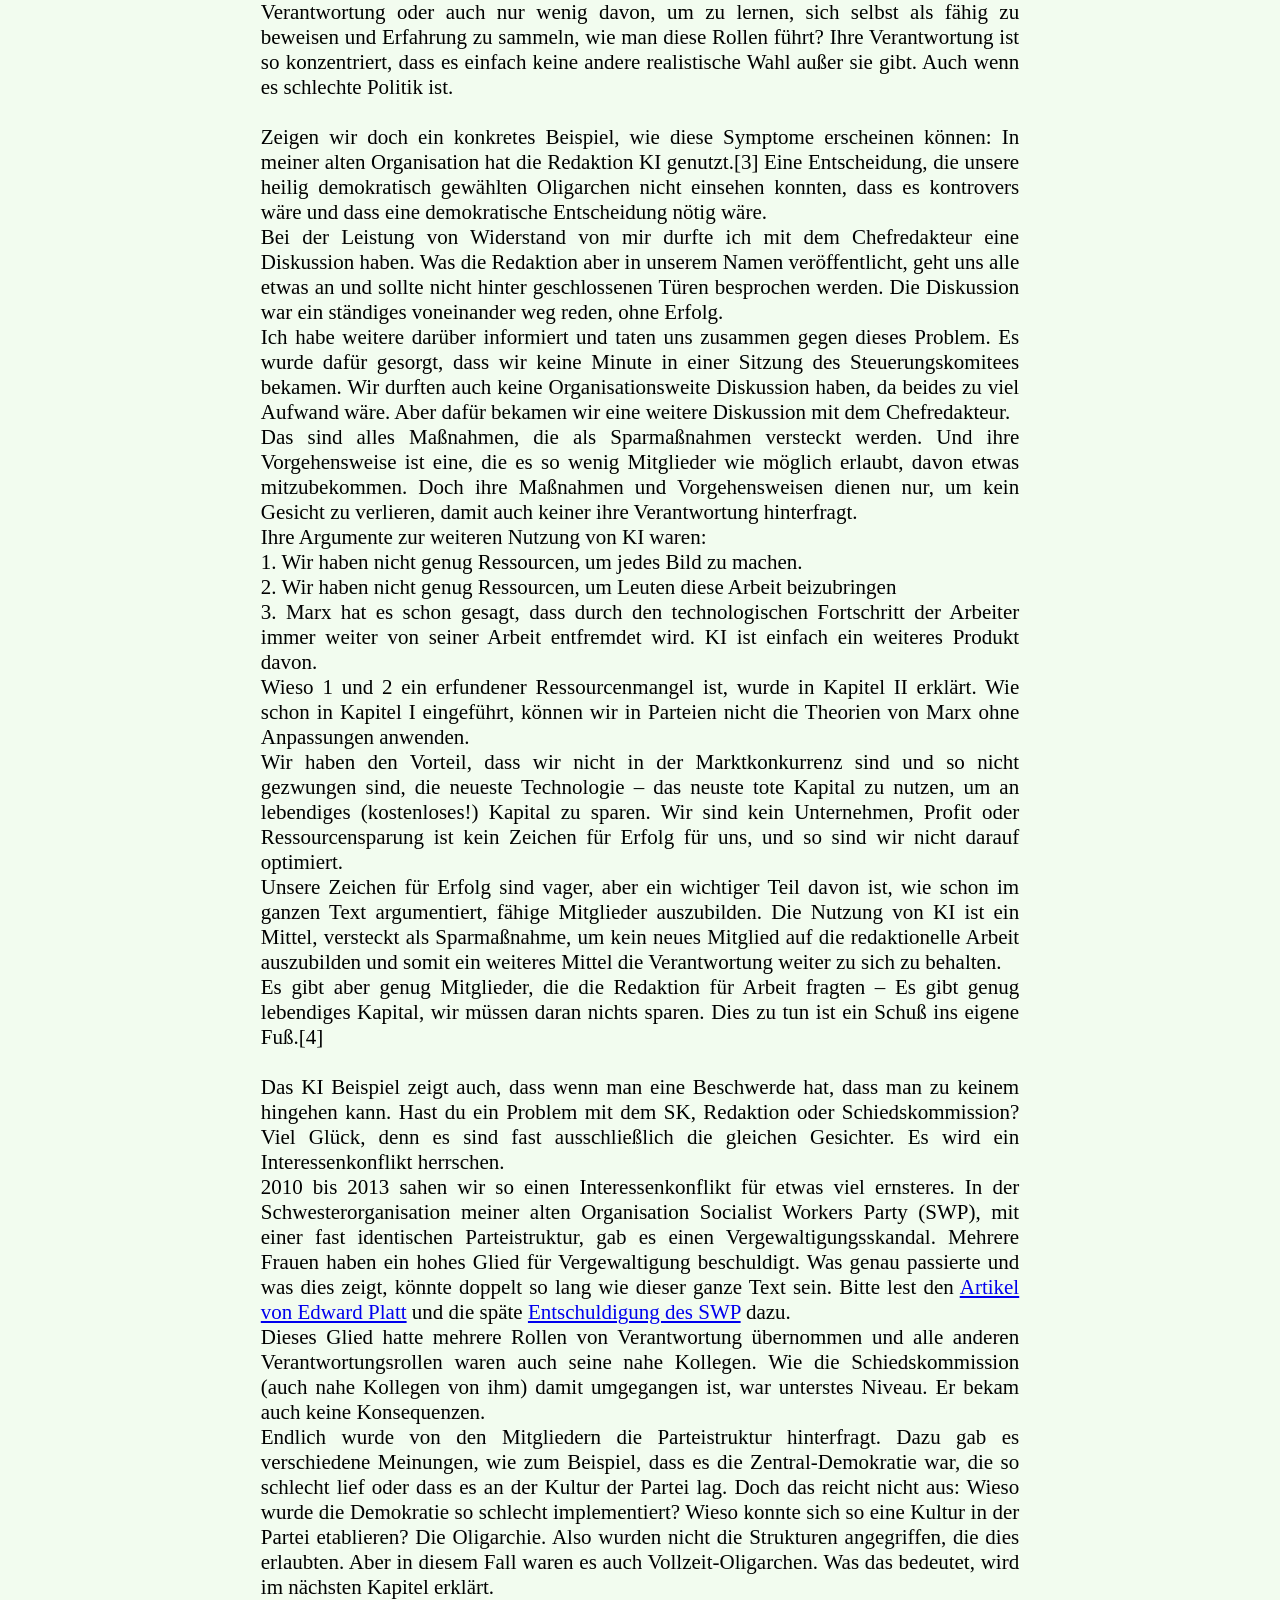
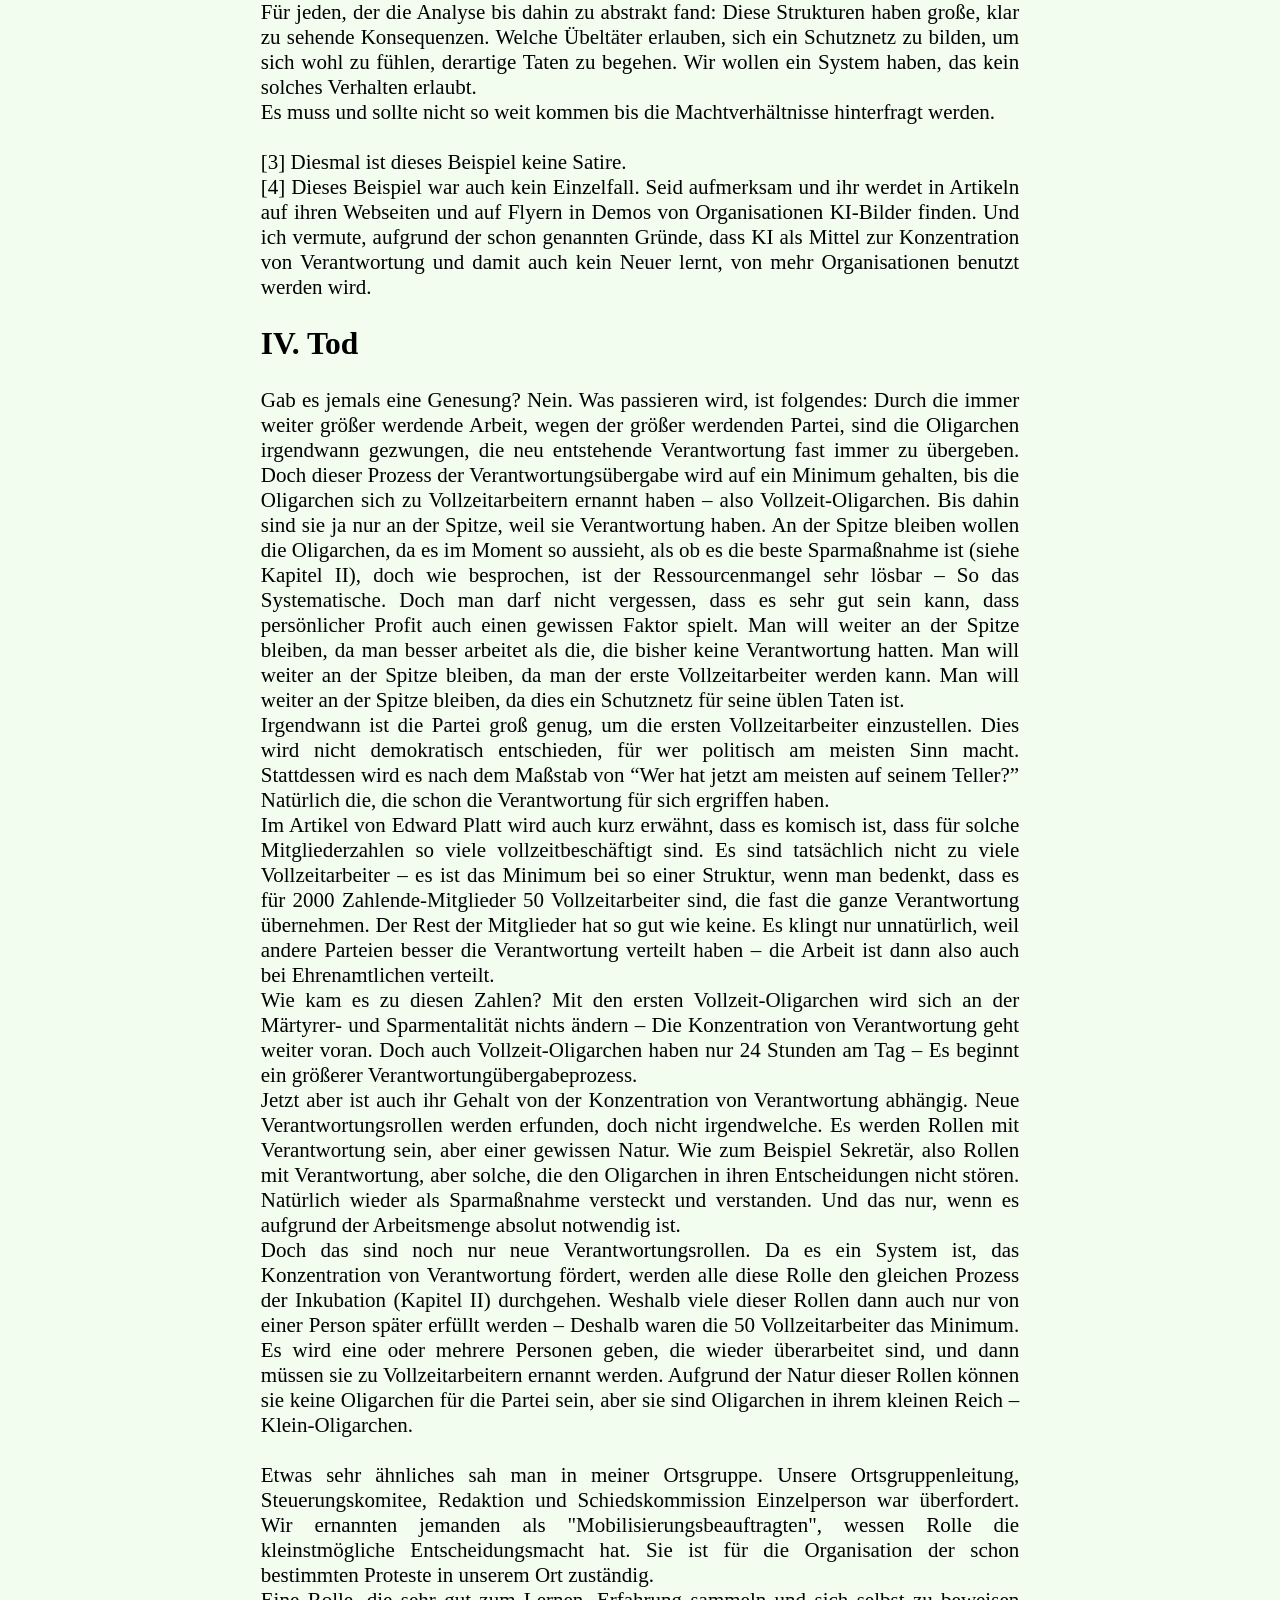
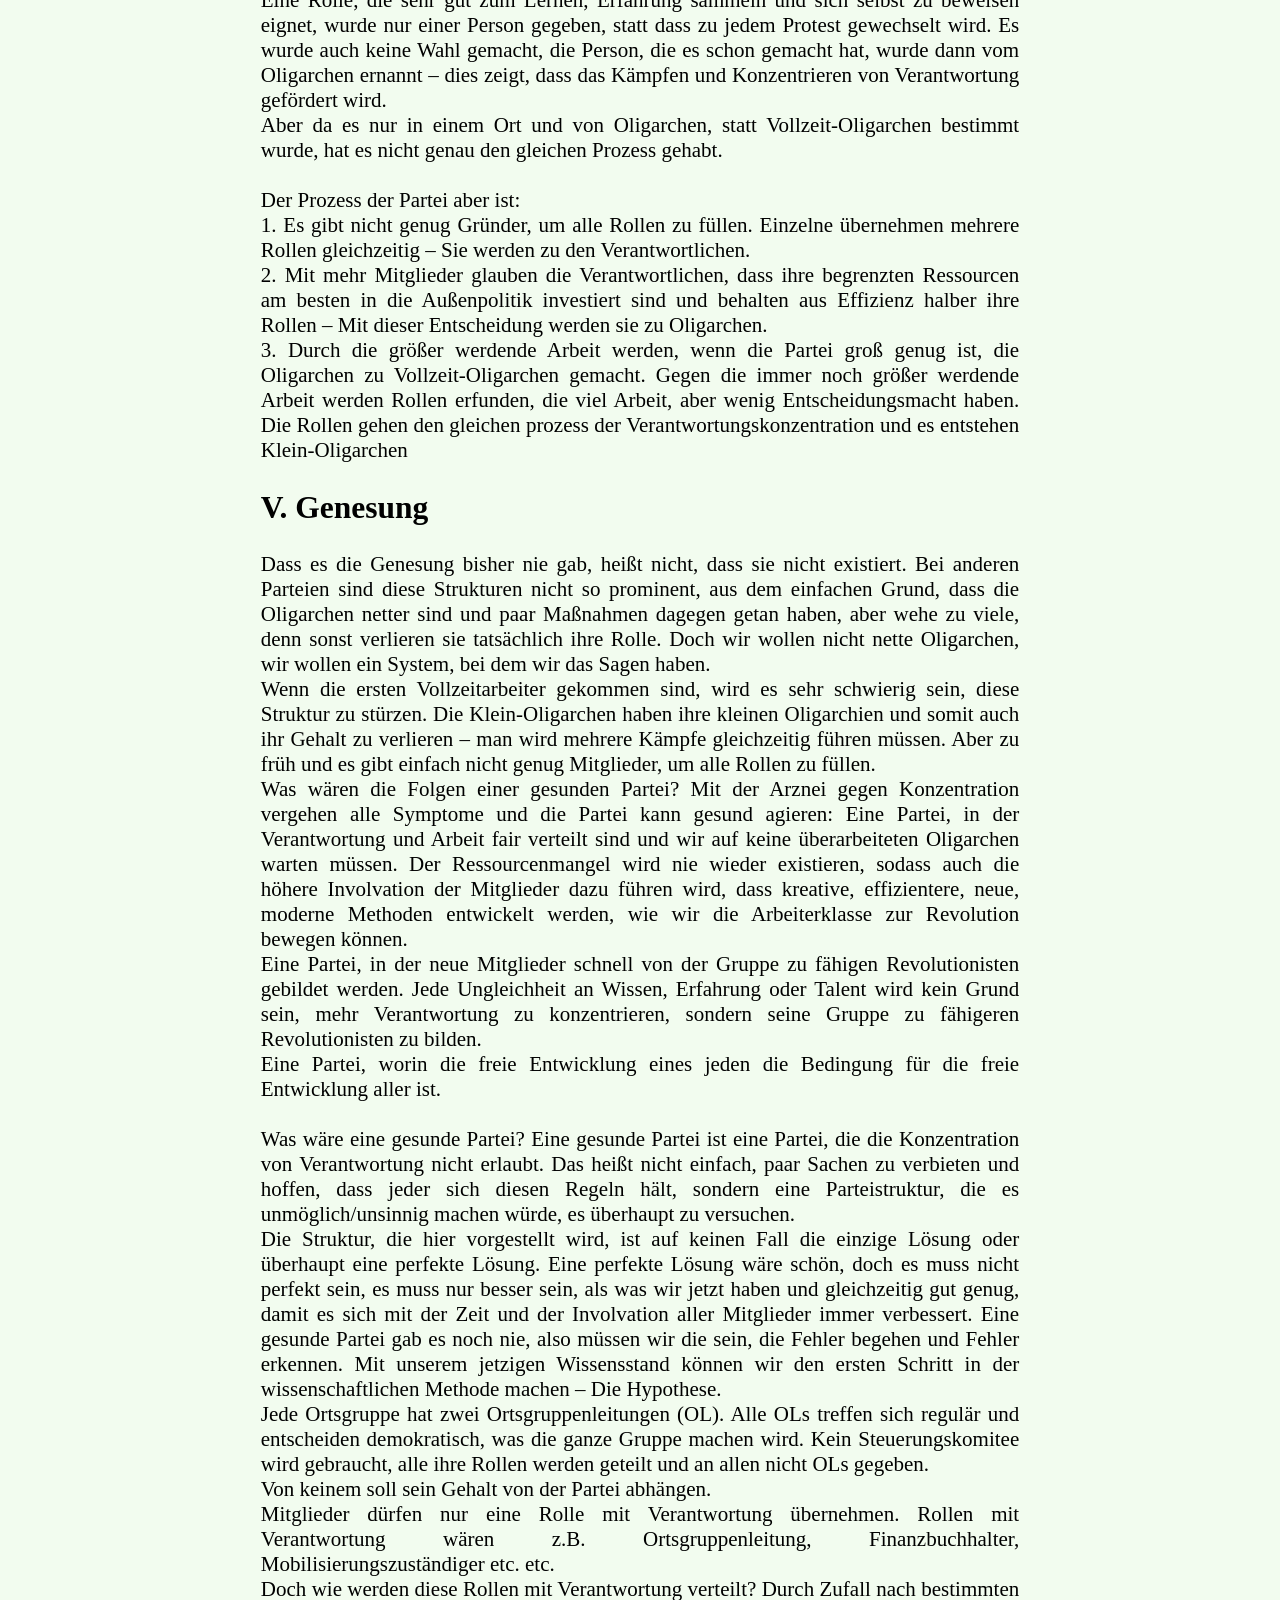
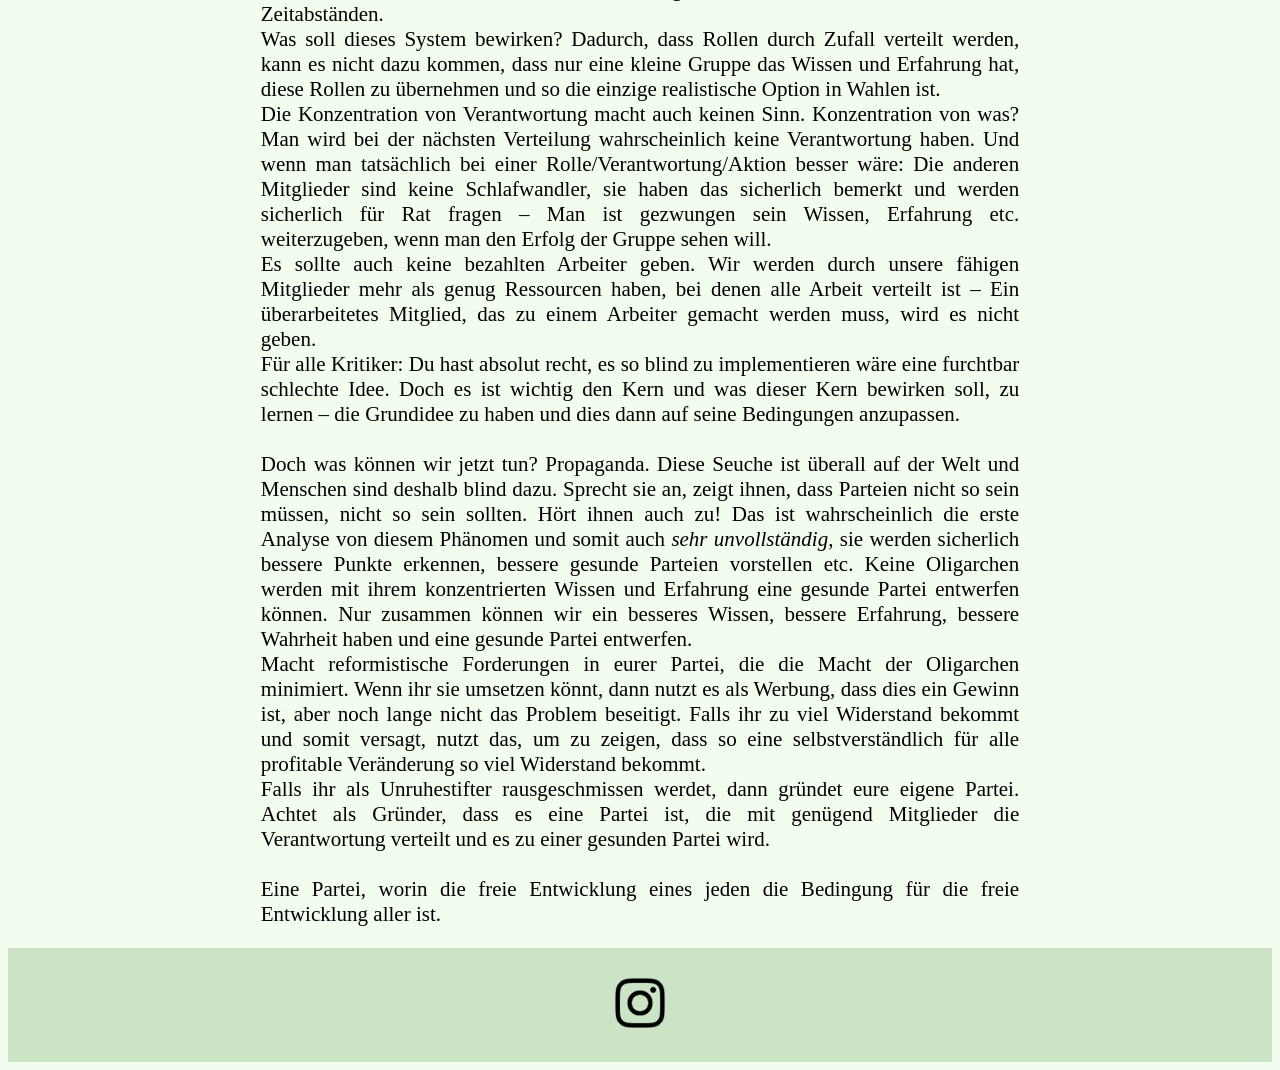
==== commit 7390a7c5: "sources where to big and changed it to a <a></a>" ====
--- a/oligarchie/index.html
+++ b/oligarchie/index.html
@@ -65,7 +65,7 @@
 <br>Es gibt aber genug Mitglieder, die die Redaktion für Arbeit fragten – Es gibt genug lebendiges Kapital, wir müssen daran nichts sparen. Dies zu tun ist ein Schuß ins eigene Fuß.[4]
 <br>
 <br>Das KI Beispiel zeigt auch, dass wenn man eine Beschwerde hat, dass man zu keinem hingehen kann. Hast du ein Problem mit dem SK, Redaktion oder Schiedskommission? Viel Glück, denn es sind fast ausschließlich die gleichen Gesichter. Es wird ein Interessenkonflikt herrschen.
-<br>2010 bis 2013 sahen wir so einen Interessenkonflikt für etwas viel ernsteres. In der Schwesterorganisation meiner alten Organisation Socialist Workers Party (SWP), mit einer fast identischen Parteistruktur, gab es einen Vergewaltigungsskandal. Mehrere Frauen haben ein hohes Glied für Vergewaltigung beschuldigt. Was genau passierte und was dies zeigt, könnte doppelt so lang wie dieser ganze Text sein. Bitte lest den Artikel von Edward Platt[5] und die späte Entschuldigung des SWP[6] dazu.
+<br>2010 bis 2013 sahen wir so einen Interessenkonflikt für etwas viel ernsteres. In der Schwesterorganisation meiner alten Organisation Socialist Workers Party (SWP), mit einer fast identischen Parteistruktur, gab es einen Vergewaltigungsskandal. Mehrere Frauen haben ein hohes Glied für Vergewaltigung beschuldigt. Was genau passierte und was dies zeigt, könnte doppelt so lang wie dieser ganze Text sein. Bitte lest den <a href="https://www.newstatesman.com/uncategorized/2014/05/comrades-war-decline-and-fall-socialist-workers-party">Artikel von Edward Platt</a> und die späte <a href="https://socialistworker.co.uk/procedural/party-statement/statement-2013/">Entschuldigung des SWP</a> dazu.
 <br>Dieses Glied hatte mehrere Rollen von Verantwortung übernommen und alle anderen Verantwortungsrollen waren auch seine nahe Kollegen. Wie die Schiedskommission (auch nahe Kollegen von ihm) damit umgegangen ist, war unterstes Niveau. Er bekam auch keine Konsequenzen.
 <br>Endlich wurde von den Mitgliedern die Parteistruktur hinterfragt. Dazu gab es verschiedene Meinungen, wie zum Beispiel, dass es die Zentral-Demokratie war, die so schlecht lief oder dass es an der Kultur der Partei lag. Doch das reicht nicht aus: Wieso wurde die Demokratie so schlecht implementiert? Wieso konnte sich so eine Kultur in der Partei etablieren? Die Oligarchie. Also wurden nicht die Strukturen angegriffen, die dies erlaubten. Aber in diesem Fall waren es auch Vollzeit-Oligarchen. Was das bedeutet, wird im nächsten Kapitel erklärt.
 <br>Für jeden, der die Analyse bis dahin zu abstrakt fand: Diese Strukturen haben große, klar zu sehende Konsequenzen. Welche Übeltäter erlauben, sich ein Schutznetz zu bilden, um sich wohl zu fühlen, derartige Taten zu begehen. Wir wollen ein System haben, das kein solches Verhalten erlaubt.
@@ -73,8 +73,6 @@
 <br>
 <br>[3] Diesmal ist dieses Beispiel keine Satire.
 <br>[4] Dieses Beispiel war auch kein Einzelfall. Seid aufmerksam und ihr werdet in Artikeln auf ihren Webseiten und auf Flyern in Demos von Organisationen KI-Bilder finden. Und ich vermute, aufgrund der schon genannten Gründe, dass KI als Mittel zur Konzentration von Verantwortung und damit auch kein Neuer lernt, von mehr Organisationen benutzt werden wird.
-<br>[5]https://www.newstatesman.com/uncategorized/2014/05/comrades-war-decline-and-fall-socialist-workers-party
-<br>[6] https://socialistworker.co.uk/procedural/party-statement/statement-2013/
 </p>
 <h2>IV. Tod</h2>
 <p>Gab es jemals eine Genesung? Nein. Was passieren wird, ist folgendes: Durch die immer weiter größer werdende Arbeit, wegen der größer werdenden Partei, sind die Oligarchen irgendwann gezwungen, die neu entstehende Verantwortung fast immer zu übergeben. Doch dieser Prozess der Verantwortungsübergabe wird auf ein Minimum gehalten, bis die Oligarchen sich zu Vollzeitarbeitern ernannt haben – also Vollzeit-Oligarchen. Bis dahin sind sie ja nur an der Spitze, weil sie Verantwortung haben. An der Spitze bleiben wollen die Oligarchen, da es im Moment so aussieht, als ob es die beste Sparmaßnahme ist (siehe Kapitel II), doch wie besprochen, ist der Ressourcenmangel sehr lösbar – So das Systematische. Doch man darf nicht vergessen, dass es sehr gut sein kann, dass persönlicher Profit auch einen gewissen Faktor spielt. Man will weiter an der Spitze bleiben, da man besser arbeitet als die, die bisher keine Verantwortung hatten. Man will weiter an der Spitze bleiben, da man der erste Vollzeitarbeiter werden kann. Man will weiter an der Spitze bleiben, da dies ein Schutznetz für seine üblen Taten ist.
